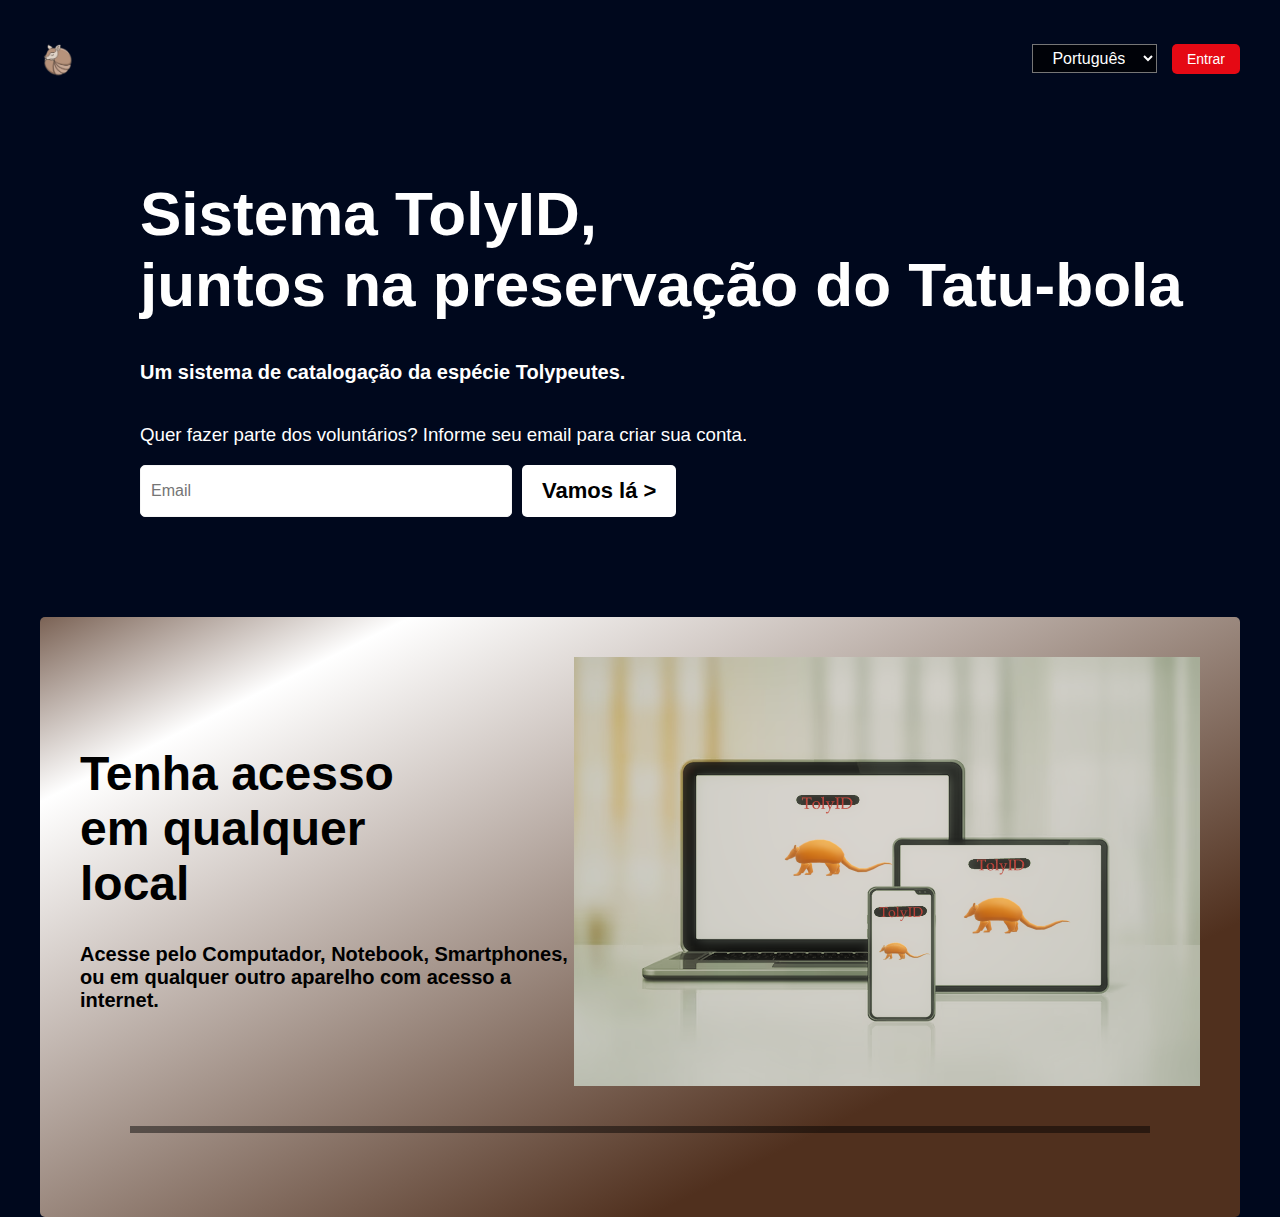
==== index.html @ 00719968 "new file:   assets/imgs/Coloring Page.jpg new file:   assets/imgs/Tatubola.jpg new file:   assets/im" ====
<!DOCTYPE html>
<html lang="en">
<head>
    <meta charset="UTF-8" />
    <meta http-equiv="X-UA-Compatible" content="IE=edge" />
    <meta name="viewport" content="width=device-width, initial-scale=1.0" />
    <link href="./styles/styles.css" rel="stylesheet" />
    <title>TolyID</title>
</head>
<body>
    <div id="container">
        <div id="header">
            <img src="./assets/imgs/logo.png" id="logo" />
            <div id="nav">
                <select>
                    <option>Português</option>
                </select>
                <button id="btn-enter">Entrar</button>
            </div>
        </div>
        <div id="main">
            <h1 id="title-main">Sistema TolyID,<br> juntos na preservação do Tatu-bola</h1>
            <h2 class="subtitle-main">Um sistema de catalogação da espécie Tolypeutes.</h2>
            <h3>Quer fazer parte dos voluntários? Informe seu email para criar sua conta.</h3>
            <form>
                <input type="email" placeholder="Email" id="input" />
                <button id="btn-start">Vamos lá ></button>
            </form>
        </div>
        <div id="box-container">
            <div class="box-info">
                <div class="box-text">
                    <h1 class="box-title">Tenha acesso em qualquer local</h1>
                    <h2 class="subtitle-main">Acesse pelo Computador, Notebook, Smartphones, <br> ou em qualquer outro aparelho com acesso a internet.</h2>
                </div>
                <img src="./assets/imgs/tablet.png" id="tablet" />
            </div>
            <div class="shadow"></div>
        </div>
    </div>
</body>
</html>
---- styles/styles.css ----
@import url('https://fonts.cdnfonts.com/css/circular-std');


body{
    margin: 0px;
    font-family: 'Circular Std', sans-serif;
    background-color: #00081d;
}

#logo{
    width: 35px;
}

#container{
    background-image: linear-gradient(103.24deg, rgba(0, 8, 29, 0.9) 23.83%, rgba(0, 8, 29, 0.3) 96.1%), url(https://i.pinimg.com/564x/96/c5/76/96c576ab67f222a1a735494b26dadb94.jpg);
    background-size: cover;
    height: 700px;
    padding: 40px;
}

#header{
    display: flex;
    flex-direction: row;
    align-items: center;
    justify-content: space-between;
}

select{
    padding: 4px 15px;
    font-size: 16px;
    color: white;
    background-color: rgba(0, 0, 0, 0.712);
    margin-right: 10px;
}

#btn-enter{
    padding: 7px 15px;
    background-color: #e50914;
    border: none;
    border-radius: 5px;
    color: white;
    font-size: 14px;
}

#main{
    color: white;
    margin-top: 100px;
    margin-left: 100px;
}

#title-main{
    font-size: 62px;
    font-weight: 900;
}

h3{
    font-weight: 400;
    margin-top: 40px;
}

form{
    display: flex;
    flex-direction: row;
}

#input{
    height: 50px;
    width: 350px;
    background-color: rgb(255, 255, 255);
    border: 1px solid whitesmoke;
    border-radius: 5px;
    font-size: 16px;
    padding: 0px 10px;
}

#btn-start{
    margin-left: 10px;
    font-size: 22px;
    padding: 2px 20px;
    font-weight: 700;
    color: black;
    background-color: white;
    border: none;
    border-radius: 5px;
}

#box-container{
    width: 100%;
    height: 600px;
    margin: 0 auto;
    margin-top: 100px;    
    background: linear-gradient(333.52deg, #50301E 24.58%, white 84.55%, #50301E 104.96%);;
    border-radius: 5px;
}

.box-info{
    display: flex;
    flex-direction: row;
    color: black;
    align-items: center;
    padding: 40px;
    justify-content: center;
}

.box-title{
    font-size: 48px;
    font-weight: 800;
    margin-right: 100px;
}

.subtitle-main{
    font-size: 20px;
}

.shadow{
    width: 85%;
    height: 7px;
    background-color: rgba(0, 0, 0, 0.467);
    margin: 0 auto;
}
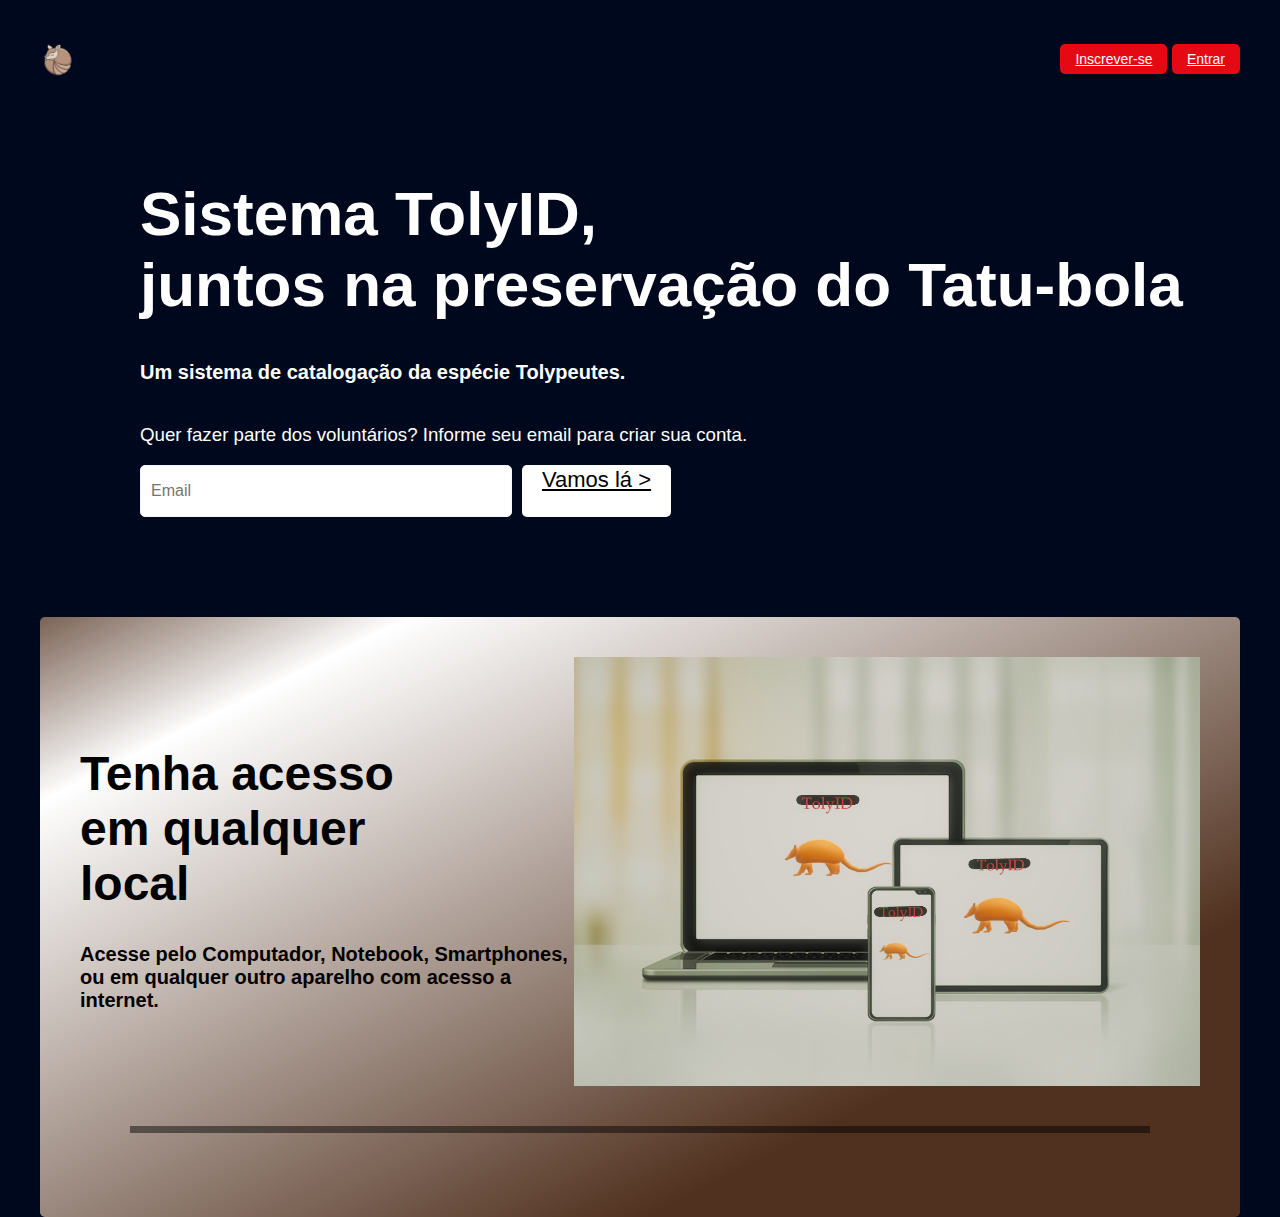
==== commit 314ce127: "modified:   index.html new file:   login.html modified:   styles/styles.css" ====
--- a/index.html
+++ b/index.html
@@ -12,10 +12,8 @@
         <div id="header">
             <img src="./assets/imgs/logo.png" id="logo" />
             <div id="nav">
-                <select>
-                    <option>Português</option>
-                </select>
-                <button id="btn-enter">Entrar</button>
+                <a href="C:\Users\Usuario\Downloads\TolyID\login.html" id="btn-enter">Inscrever-se</a>
+                <a href="C:\Users\Usuario\Downloads\TolyID\login.html" id="btn-enter">Entrar</a>
             </div>
         </div>
         <div id="main">
@@ -24,7 +22,7 @@
             <h3>Quer fazer parte dos voluntários? Informe seu email para criar sua conta.</h3>
             <form>
                 <input type="email" placeholder="Email" id="input" />
-                <button id="btn-start">Vamos lá ></button>
+                <a href="C:\Users\Usuario\Downloads\TolyID\login.html" id="btn-start" >Vamos lá ></a>
             </form>
         </div>
         <div id="box-container">
--- a/styles/styles.css
+++ b/styles/styles.css
@@ -77,7 +77,7 @@
     margin-left: 10px;
     font-size: 22px;
     padding: 2px 20px;
-    font-weight: 700;
+    font-weight: 500;
     color: black;
     background-color: white;
     border: none;
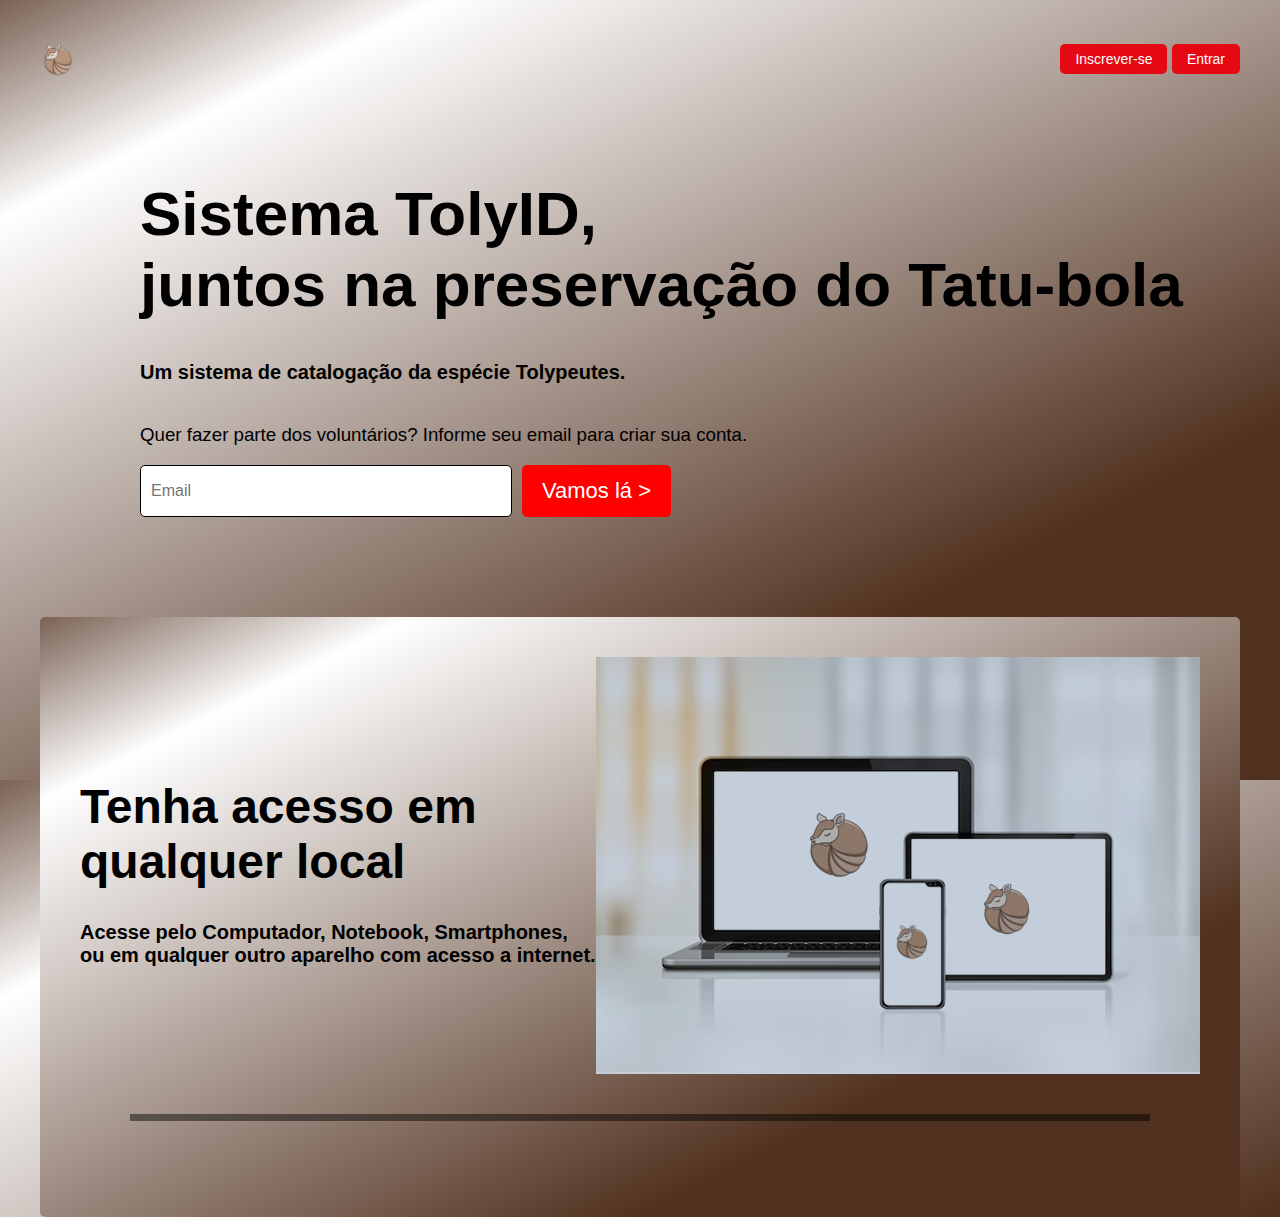
==== commit 67655f48: "modified:   assets/imgs/tablet.png modified:   index.html new file:   inscrever.html modified:   log" ====
--- a/index.html
+++ b/index.html
@@ -12,8 +12,8 @@
         <div id="header">
             <img src="./assets/imgs/logo.png" id="logo" />
             <div id="nav">
-                <a href="C:\Users\Usuario\Downloads\TolyID\login.html" id="btn-enter">Inscrever-se</a>
-                <a href="C:\Users\Usuario\Downloads\TolyID\login.html" id="btn-enter">Entrar</a>
+                <button type="button" onclick="location.href='file:///C:/Users/Usuario/Downloads/TolyID/inscrever.html'" id="btn-enter">Inscrever-se</button>
+                <button type="button" onclick="location.href='file:///C:/Users/Usuario/Downloads/TolyID/login.html'" id="btn-enter">Entrar</button>
             </div>
         </div>
         <div id="main">
@@ -22,7 +22,7 @@
             <h3>Quer fazer parte dos voluntários? Informe seu email para criar sua conta.</h3>
             <form>
                 <input type="email" placeholder="Email" id="input" />
-                <a href="C:\Users\Usuario\Downloads\TolyID\login.html" id="btn-start" >Vamos lá ></a>
+                <button type="button" onclick="location.href='file:///C:/Users/Usuario/Downloads/TolyID/inscrever.html'" id="btn-start" >Vamos lá ></button>
             </form>
         </div>
         <div id="box-container">
--- a/styles/styles.css
+++ b/styles/styles.css
@@ -4,7 +4,12 @@
 body{
     margin: 0px;
     font-family: 'Circular Std', sans-serif;
-    background-color: #00081d;
+    background-image: linear-gradient(333.52deg, #50301E 24.58%, white 84.55%, #50301E 104.96%);
+}
+
+#logo_initial{
+    width: 100px;
+
 }
 
 #logo{
@@ -12,9 +17,16 @@
 }
 
 #container{
-    background-image: linear-gradient(103.24deg, rgba(0, 8, 29, 0.9) 23.83%, rgba(0, 8, 29, 0.3) 96.1%), url(https://i.pinimg.com/564x/96/c5/76/96c576ab67f222a1a735494b26dadb94.jpg);
+    background-image: linear-gradient(333.52deg, #50301E 24.58%, white 84.55%, #50301E 104.96%);
     background-size: cover;
     height: 700px;
+    padding: 40px;
+}
+
+#container2{
+    background-image: linear-gradient(333.52deg, #50301E 24.58%, white 84.55%, #50301E 104.96%);
+    background-size: cover;
+    height: 1000px;
     padding: 40px;
 }
 
@@ -38,12 +50,12 @@
     background-color: #e50914;
     border: none;
     border-radius: 5px;
-    color: white;
+    color: rgb(255, 255, 255);
     font-size: 14px;
 }
 
 #main{
-    color: white;
+    color: black;
     margin-top: 100px;
     margin-left: 100px;
 }
@@ -61,13 +73,32 @@
 form{
     display: flex;
     flex-direction: row;
+
+}
+
+form2{
+    display: flex;
+    flex-direction: column;
+    align-items: center;
+    padding: 40px 60px;
+
 }
 
 #input{
     height: 50px;
     width: 350px;
     background-color: rgb(255, 255, 255);
-    border: 1px solid whitesmoke;
+    border: 1px solid rgb(0, 0, 0);
+    border-radius: 5px;
+    font-size: 16px;
+    padding: 0px 10px;
+}
+
+#input2{
+    height: 50px;
+    width: 350px;
+    background-color: rgb(255, 255, 255);
+    border: 1px solid rgb(0, 0, 0);
     border-radius: 5px;
     font-size: 16px;
     padding: 0px 10px;
@@ -78,8 +109,8 @@
     font-size: 22px;
     padding: 2px 20px;
     font-weight: 500;
-    color: black;
-    background-color: white;
+    color: rgb(255, 255, 255);
+    background-color: rgb(255, 0, 0);
     border: none;
     border-radius: 5px;
 }
@@ -89,7 +120,15 @@
     height: 600px;
     margin: 0 auto;
     margin-top: 100px;    
-    background: linear-gradient(333.52deg, #50301E 24.58%, white 84.55%, #50301E 104.96%);;
+    background: linear-gradient(333.52deg, #50301E 24.58%, white 84.55%, #50301E 104.96%);
+    border-radius: 5px;
+}
+#box-container2{
+    width: 30%;
+    height: 600px;
+    margin: 0 auto;
+    margin-top: 100px;    
+    background: linear-gradient(333.52deg, #50301E 24.58%, white 84.55%, #50301E 104.96%);
     border-radius: 5px;
 }
 
@@ -117,4 +156,5 @@
     height: 7px;
     background-color: rgba(0, 0, 0, 0.467);
     margin: 0 auto;
-}+}
+
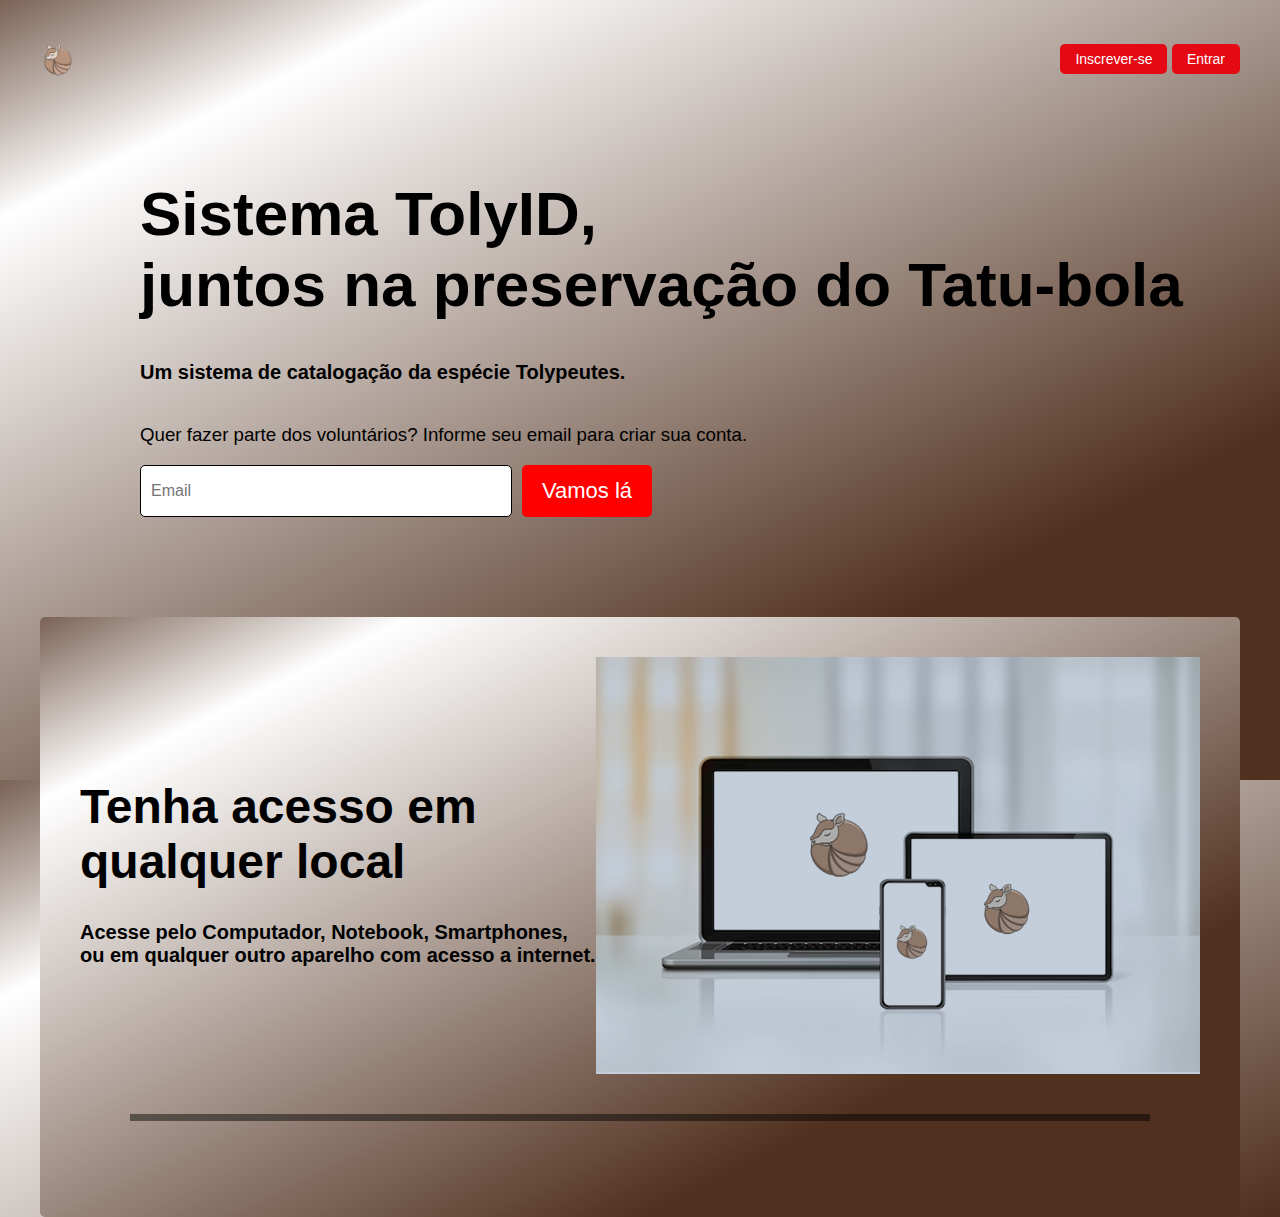
==== commit 072e300e: "modified:   index.html" ====
--- a/index.html
+++ b/index.html
@@ -22,7 +22,7 @@
             <h3>Quer fazer parte dos voluntários? Informe seu email para criar sua conta.</h3>
             <form>
                 <input type="email" placeholder="Email" id="input" />
-                <button type="button" onclick="location.href='file:///C:/Users/Usuario/Downloads/TolyID/inscrever.html'" id="btn-start" >Vamos lá ></button>
+                <button type="button" onclick="location.href='file:///C:/Users/Usuario/Downloads/TolyID/inscrever.html'" id="btn-start" >Vamos lá </button>
             </form>
         </div>
         <div id="box-container">
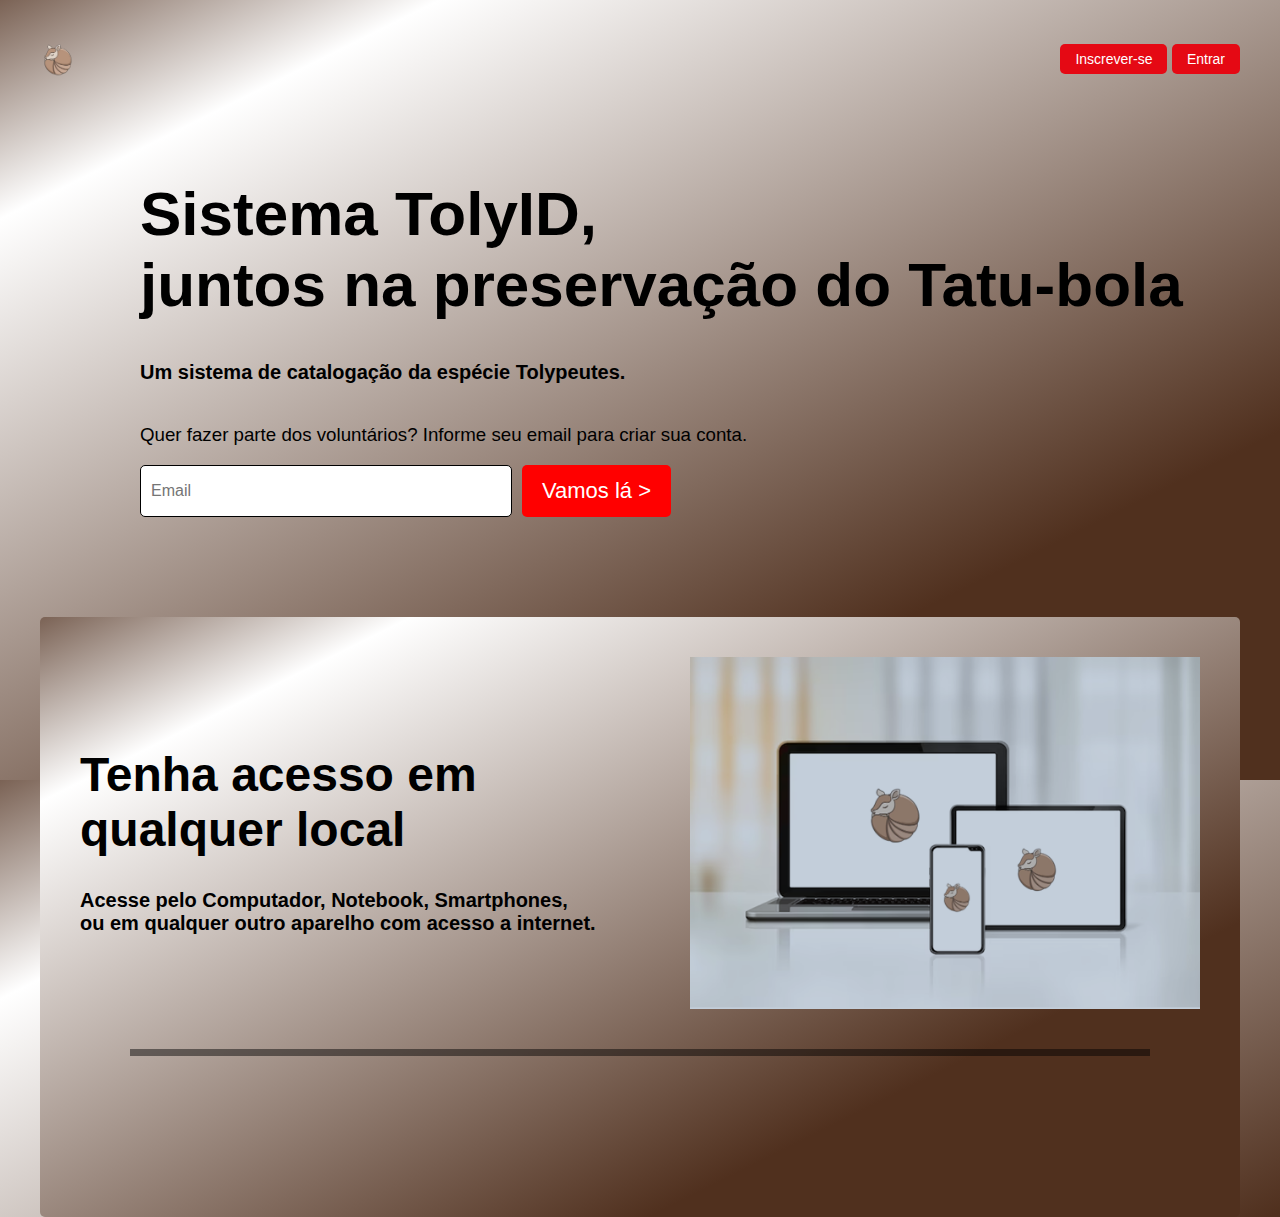
==== commit 8666aca6: "modified:   index.html modified:   login.html modified:   styles/styles.css new file:   system.html" ====
--- a/index.html
+++ b/index.html
@@ -12,8 +12,8 @@
         <div id="header">
             <img src="./assets/imgs/logo.png" id="logo" />
             <div id="nav">
-                <button type="button" onclick="location.href='file:///C:/Users/Usuario/Downloads/TolyID/inscrever.html'" id="btn-enter">Inscrever-se</button>
-                <button type="button" onclick="location.href='file:///C:/Users/Usuario/Downloads/TolyID/login.html'" id="btn-enter">Entrar</button>
+                <button type="button" onclick="location.href='file:/C:/Users/Usuario/Downloads/TolyID/inscrever.html'" id="btn-enter">Inscrever-se</button>
+                <button type="button" onclick="location.href='file:/C:/Users/Usuario/Downloads/TolyID/login.html'" id="btn-enter">Entrar</button>
             </div>
         </div>
         <div id="main">
@@ -22,7 +22,7 @@
             <h3>Quer fazer parte dos voluntários? Informe seu email para criar sua conta.</h3>
             <form>
                 <input type="email" placeholder="Email" id="input" />
-                <button type="button" onclick="location.href='file:///C:/Users/Usuario/Downloads/TolyID/inscrever.html'" id="btn-start" >Vamos lá </button>
+                <button type="button" onclick="location.href='file:/C:/Users/Usuario/Downloads/TolyID/inscrever.html'" id="btn-start" >Vamos lá ></button>
             </form>
         </div>
         <div id="box-container">
--- a/styles/styles.css
+++ b/styles/styles.css
@@ -157,4 +157,6 @@
     background-color: rgba(0, 0, 0, 0.467);
     margin: 0 auto;
 }
-
+#tablet {
+    width: 510px;
+}
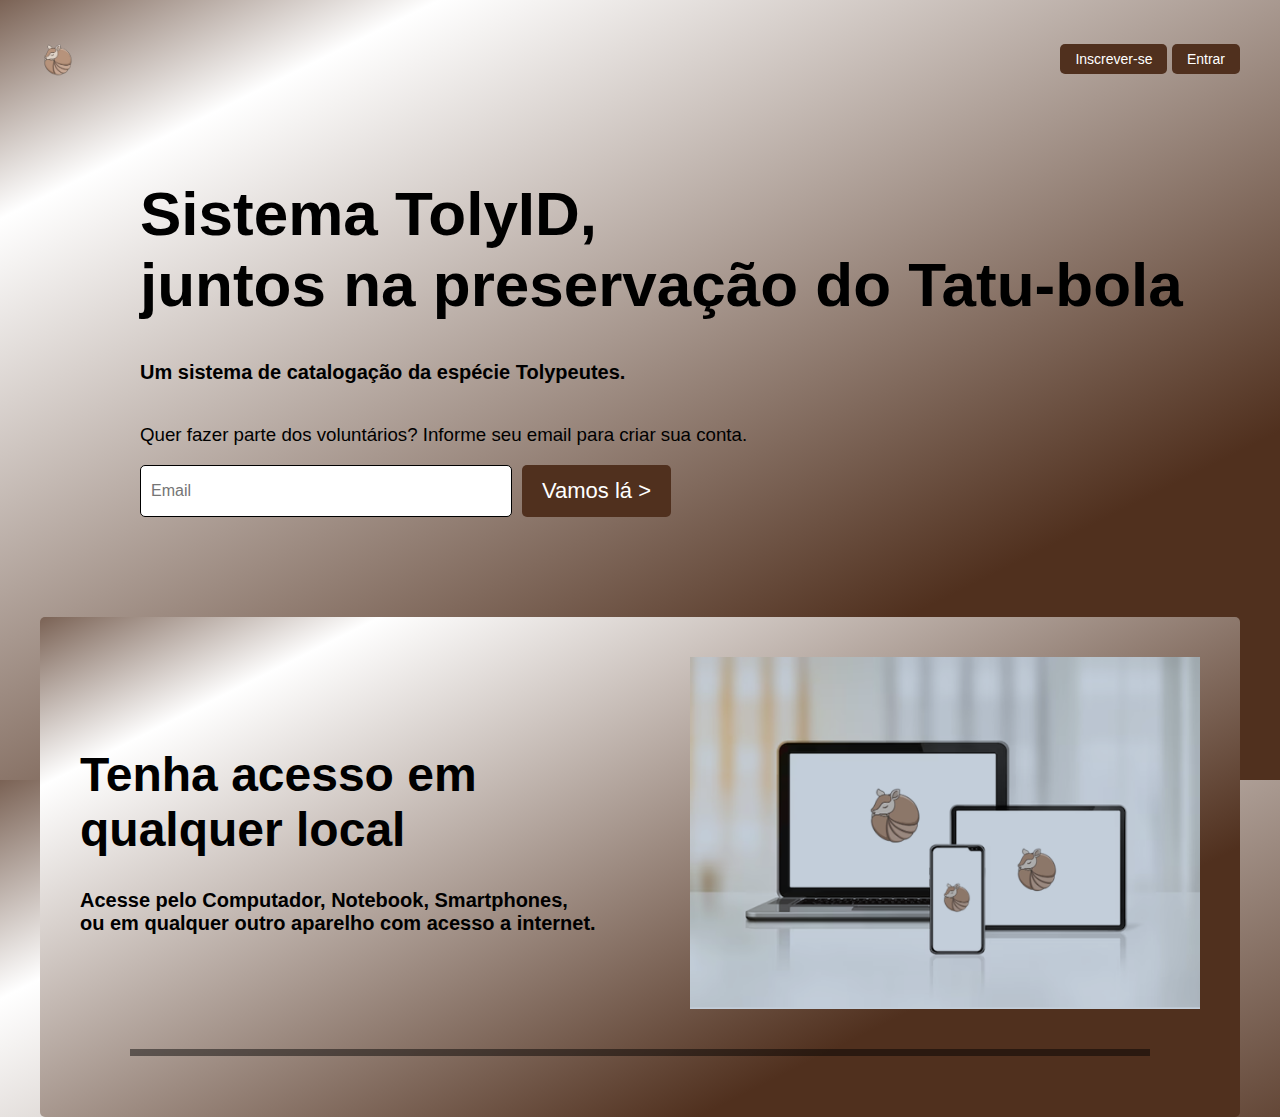
==== commit f481f37c: "modified:   index.html modified:   inscrever.html modified:   login.html new file:   main.js modifie" ====
--- a/index.html
+++ b/index.html
@@ -21,7 +21,7 @@
             <h2 class="subtitle-main">Um sistema de catalogação da espécie Tolypeutes.</h2>
             <h3>Quer fazer parte dos voluntários? Informe seu email para criar sua conta.</h3>
             <form>
-                <input type="email" placeholder="Email" id="input" />
+                <input type="email" placeholder="Email" maxlength="80" id="input" />
                 <button type="button" onclick="location.href='file:/C:/Users/Usuario/Downloads/TolyID/inscrever.html'" id="btn-start" >Vamos lá ></button>
             </form>
         </div>
--- a/styles/styles.css
+++ b/styles/styles.css
@@ -8,12 +8,13 @@
 }
 
 #logo_initial{
-    width: 100px;
-
+    width: 120px;
+/* Logo da página de login */
 }
 
 #logo{
     width: 35px;
+    /* Logo fo cabeçalho */
 }
 
 #container{
@@ -21,13 +22,15 @@
     background-size: cover;
     height: 700px;
     padding: 40px;
-}
-
-#container2{
+    /* Fundo da página index */
+}
+
+#containerlogin{
     background-image: linear-gradient(333.52deg, #50301E 24.58%, white 84.55%, #50301E 104.96%);
     background-size: cover;
     height: 1000px;
     padding: 40px;
+    /*Fundo da página login*/
 }
 
 #header{
@@ -35,52 +38,52 @@
     flex-direction: row;
     align-items: center;
     justify-content: space-between;
-}
-
-select{
-    padding: 4px 15px;
-    font-size: 16px;
-    color: white;
-    background-color: rgba(0, 0, 0, 0.712);
-    margin-right: 10px;
+    /*Cabeçalho*/
 }
 
 #btn-enter{
     padding: 7px 15px;
-    background-color: #e50914;
+    background-color: #50301E;
     border: none;
     border-radius: 5px;
     color: rgb(255, 255, 255);
     font-size: 14px;
+    cursor: pointer;
+    /*Botão do cabeçalho marrom e branco*/
 }
 
 #main{
     color: black;
     margin-top: 100px;
     margin-left: 100px;
+    /*Estilo letras após cabeçalho página index*/
 }
 
 #title-main{
     font-size: 62px;
     font-weight: 900;
+    /*Estilo letras após cabeçalho página index*/
 }
 
 h3{
     font-weight: 400;
     margin-top: 40px;
+    /*Estilo letras após cabeçalho página index*/
 }
 
 form{
     display: flex;
     flex-direction: row;
-
-}
-
-form2{
+    /*Estilo input após cabeçalho página index*/
+}
+
+formlogin{
     display: flex;
     flex-direction: column;
     align-items: center;
     padding: 40px 60px;
+    gap: 35px;
+    /*Estilo input página login*/
 
 }
 
@@ -92,9 +95,10 @@
     border-radius: 5px;
     font-size: 16px;
     padding: 0px 10px;
-}
-
-#input2{
+    /*Estilo input página index*/
+}
+
+#inputsenha{
     height: 50px;
     width: 350px;
     background-color: rgb(255, 255, 255);
@@ -102,6 +106,7 @@
     border-radius: 5px;
     font-size: 16px;
     padding: 0px 10px;
+    /*Estilo input página login para o JavaScript*/
 }
 
 #btn-start{
@@ -110,26 +115,40 @@
     padding: 2px 20px;
     font-weight: 500;
     color: rgb(255, 255, 255);
-    background-color: rgb(255, 0, 0);
+    background-color: #50301E;
     border: none;
     border-radius: 5px;
+    cursor: pointer;
+/*Botão marrom e branco de entrar*/
 }
 
 #box-container{
     width: 100%;
-    height: 600px;
+    height: 500px;
     margin: 0 auto;
     margin-top: 100px;    
     background: linear-gradient(333.52deg, #50301E 24.58%, white 84.55%, #50301E 104.96%);
     border-radius: 5px;
-}
-#box-container2{
+    /*Estilo box-container da página index*/
+}
+#box-containerlogin{
     width: 30%;
     height: 600px;
     margin: 0 auto;
     margin-top: 100px;    
-    background: linear-gradient(333.52deg, #50301E 24.58%, white 84.55%, #50301E 104.96%);
-    border-radius: 5px;
+    background-color: white;
+    border-radius: 5px;
+    /*Estilo box-container da página login*/
+}
+
+#box-containerinscrever{
+    width: 80%;
+    height: 800px;
+    margin: 0 auto;
+    margin-top: 100px;    
+    background-color: white;
+    border-radius: 5px;
+    /*Estilo box-container da página inscrever*/
 }
 
 .box-info{
@@ -139,16 +158,20 @@
     align-items: center;
     padding: 40px;
     justify-content: center;
+    /*Estilo box-container da página index e login*/
 }
 
 .box-title{
     font-size: 48px;
     font-weight: 800;
     margin-right: 100px;
+    /*Estilo letras do container da página index*/
+
 }
 
 .subtitle-main{
     font-size: 20px;
+    /*Estilo letras do container da página index*/
 }
 
 .shadow{
@@ -156,7 +179,23 @@
     height: 7px;
     background-color: rgba(0, 0, 0, 0.467);
     margin: 0 auto;
+    /*Linha da página index*/
 }
 #tablet {
     width: 510px;
-}
+    /*Tamanho da imagem da página index*/
+}
+#eye{
+    display: flex;
+    flex-direction: row;
+    position: relative;
+    /*Olho da página login*/
+}
+div i{
+    position: absolute;
+    right: 5%;
+    top: 23%;
+    cursor: pointer;
+    font-size: 25px;
+    /*Estilo olho da página login*/
+}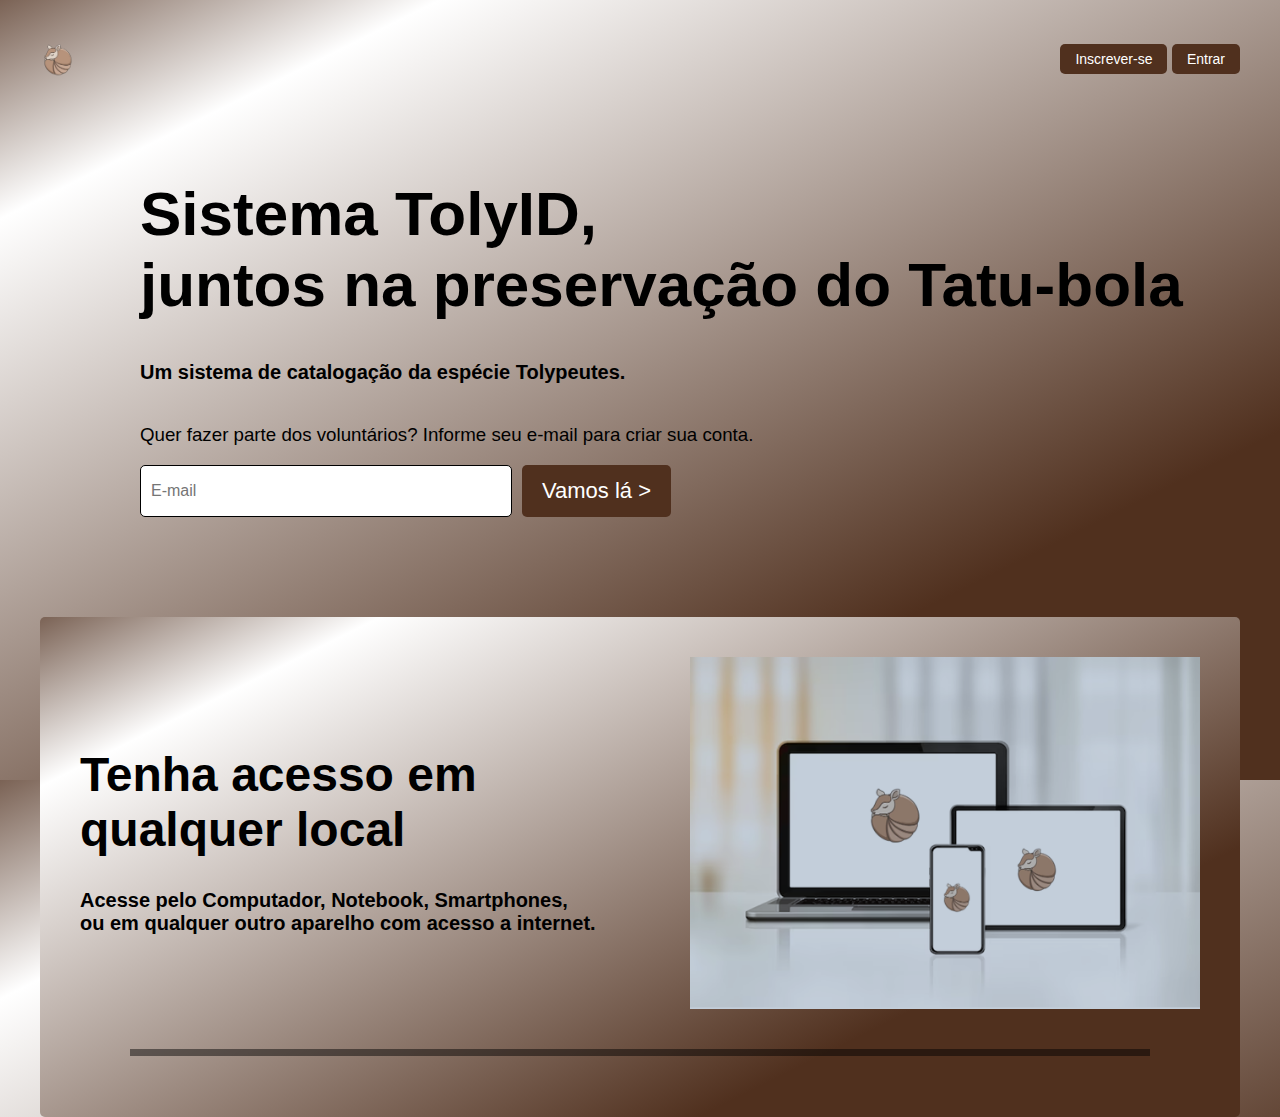
==== commit ec065a87: "modified:   index.html modified:   login.html modified:   styles/styles.css" ====
--- a/index.html
+++ b/index.html
@@ -19,9 +19,9 @@
         <div id="main">
             <h1 id="title-main">Sistema TolyID,<br> juntos na preservação do Tatu-bola</h1>
             <h2 class="subtitle-main">Um sistema de catalogação da espécie Tolypeutes.</h2>
-            <h3>Quer fazer parte dos voluntários? Informe seu email para criar sua conta.</h3>
+            <h3>Quer fazer parte dos voluntários? Informe seu e-mail para criar sua conta.</h3>
             <form>
-                <input type="email" placeholder="Email" maxlength="80" id="input" />
+                <input type="email" placeholder="E-mail" maxlength="80" id="input" />
                 <button type="button" onclick="location.href='file:/C:/Users/Usuario/Downloads/TolyID/inscrever.html'" id="btn-start" >Vamos lá ></button>
             </form>
         </div>
--- a/styles/styles.css
+++ b/styles/styles.css
@@ -88,6 +88,7 @@
 }
 
 #input{
+    display: block;
     height: 50px;
     width: 350px;
     background-color: rgb(255, 255, 255);
@@ -98,7 +99,20 @@
     /*Estilo input página index*/
 }
 
+#inputdata{
+    display: block;
+    height: 45px;
+    width: 250px;
+    background-color: rgb(255, 255, 255);
+    border: 1px solid rgb(0, 0, 0);
+    border-radius: 5px;
+    font-size: 16px;
+    padding: 0px 10px;
+    /*Estilo input página inscrever*/
+}
+
 #inputsenha{
+    display: block;
     height: 50px;
     width: 350px;
     background-color: rgb(255, 255, 255);
@@ -142,7 +156,7 @@
 }
 
 #box-containerinscrever{
-    width: 80%;
+    width: 50%;
     height: 800px;
     margin: 0 auto;
     margin-top: 100px;    
@@ -159,6 +173,36 @@
     padding: 40px;
     justify-content: center;
     /*Estilo box-container da página index e login*/
+}
+
+.box-infoinsc{
+    display: flex;
+    flex-direction: column;
+    color: black;
+    align-items: center;
+    padding: 40px;
+    justify-content: center;
+    /*Estilo box-container da página inscrever*/
+}
+
+.datacad{
+    display: flex;
+    margin-bottom: 15px;
+    flex-direction: row;
+    color: black;
+    align-items: left;
+    padding: 40px;
+    gap: 10px;
+    /*Estilo box-container da página inscrever*/
+}
+
+.box-textinsc{
+    display: flex;
+    flex-direction: column;
+    color: black;
+    align-items: center;
+    justify-content: center;
+    /*Estilo box-container da página inscrever*/
 }
 
 .box-title{
@@ -168,6 +212,12 @@
     /*Estilo letras do container da página index*/
 
 }
+.box-titleinsc{
+    font-size: 40px;
+    font-weight: 700;
+    /*Estilo letras do container da página insc*/
+
+}
 
 .subtitle-main{
     font-size: 20px;
@@ -194,8 +244,12 @@
 div i{
     position: absolute;
     right: 5%;
-    top: 23%;
+    top: 40%;
     cursor: pointer;
     font-size: 25px;
     /*Estilo olho da página login*/
+}
+label {
+    font-weight: bold;
+    font-size: 12px;
 }